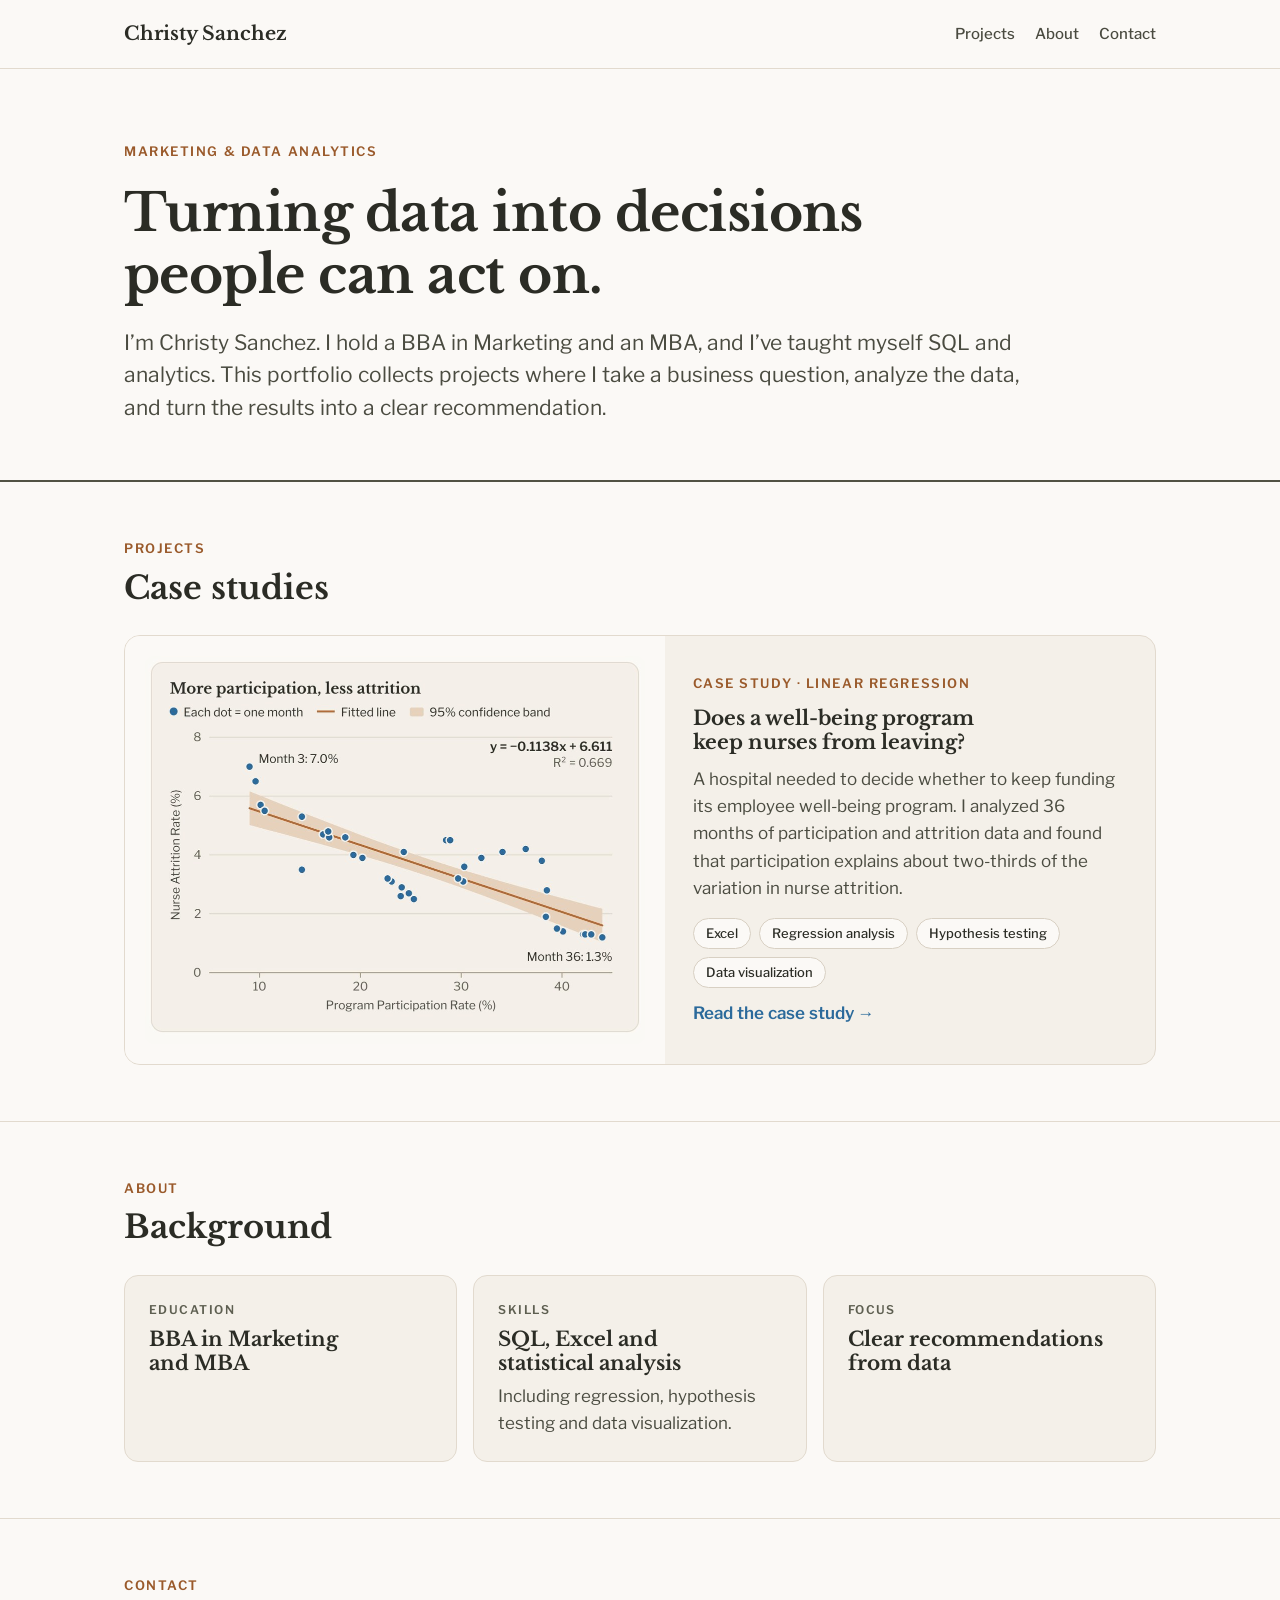
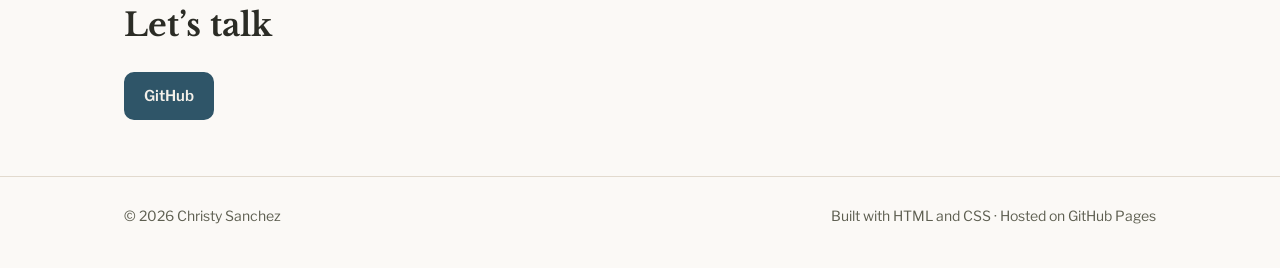
==== index.html @ ef2fcabc "Add portfolio homepage and nurse attrition case study - Homepage with intro, project card, backgroun" ====
<!doctype html>
<html lang="en">
<head>
<meta charset="utf-8">
<meta name="viewport" content="width=device-width, initial-scale=1">
<title>Christy Sanchez · Marketing &amp; Data Analytics Portfolio</title>
<meta name="description" content="Portfolio of Christy Sanchez: marketing and data analytics projects that turn data into business recommendations.">
<meta property="og:title" content="Christy Sanchez · Marketing &amp; Data Analytics Portfolio">
<meta property="og:description" content="Projects that turn data into business recommendations.">
<meta property="og:image" content="https://crispymcnuggetz.github.io/assets/projects/nurse-attrition/thumbnail.jpg">
<link rel="preconnect" href="https://fonts.googleapis.com">
<link rel="preconnect" href="https://fonts.gstatic.com" crossorigin>
<link rel="stylesheet" href="https://fonts.googleapis.com/css2?family=Libre+Baskerville:ital,wght@0,400;0,700;1,400&amp;family=Libre+Franklin:wght@400..700&amp;display=swap">
<link rel="stylesheet" href="assets/css/style.css">
</head>
<body>
<a class="skip" href="#main">Skip to content</a>

<header class="site-header">
  <div class="wrap">
    <a class="brand" href="./">Christy Sanchez</a>
    <nav class="site-nav" aria-label="Main">
      <a href="#projects">Projects</a>
      <a href="#about">About</a>
      <a href="#contact">Contact</a>
    </nav>
  </div>
</header>

<main id="main">
  <section class="hero">
    <div class="wrap">
      <p class="eyebrow">Marketing &amp; Data Analytics</p>
      <h1>Turning data into decisions people can act on.</h1>
      <p class="lede">I’m Christy Sanchez. I hold a BBA in Marketing and an MBA, and I’ve taught myself SQL and analytics. This portfolio collects projects where I take a business question, analyze the data, and turn the results into a clear recommendation.</p>
    </div>
  </section>

  <section class="section" id="projects">
    <div class="wrap">
      <div class="section-head">
        <p class="eyebrow">Projects</p>
        <h2>Case studies</h2>
      </div>
      <a class="project-card" href="projects/nurse-attrition/">
        <div class="thumb"><img src="assets/projects/nurse-attrition/thumbnail.jpg" alt="Scatter plot of 36 months showing nurse attrition falling as well-being program participation rises." width="1000" height="775"></div>
        <div class="body">
          <p class="eyebrow">Case study · Linear regression</p>
          <h3>Does a well-being program keep nurses from leaving?</h3>
          <p>A hospital needed to decide whether to keep funding its employee well-being program. I analyzed 36 months of participation and attrition data and found that participation explains about two-thirds of the variation in nurse attrition.</p>
          <ul class="tags" aria-label="Skills and tools">
            <li>Excel</li>
            <li>Regression analysis</li>
            <li>Hypothesis testing</li>
            <li>Data visualization</li>
          </ul>
          <span class="more">Read the case study →</span>
        </div>
      </a>
    </div>
  </section>

  <section class="section" id="about">
    <div class="wrap">
      <div class="section-head">
        <p class="eyebrow">About</p>
        <h2>Background</h2>
      </div>
      <div class="grid">
        <div class="panel">
          <p class="label">Education</p>
          <h3>BBA in Marketing and MBA</h3>
        </div>
        <div class="panel">
          <p class="label">Skills</p>
          <h3>SQL, Excel and statistical analysis</h3>
          <p>Including regression, hypothesis testing and data visualization.</p>
        </div>
        <div class="panel">
          <p class="label">Focus</p>
          <h3>Clear recommendations from data</h3>
        </div>
      </div>
    </div>
  </section>

  <section class="section" id="contact">
    <div class="wrap">
      <div class="section-head">
        <p class="eyebrow">Contact</p>
        <h2>Let’s talk</h2>
      </div>
      <div class="actions">
        <a class="button" href="https://github.com/CrispyMcNuggetz">GitHub</a>
      </div>
    </div>
  </section>
</main>

<footer class="site-footer">
  <div class="wrap">
    <span>© 2026 Christy Sanchez</span>
    <span>Built with HTML and CSS · Hosted on GitHub Pages</span>
  </div>
</footer>
</body>
</html>
---- assets/css/style.css ----
/* Shared styles for the portfolio. Palette and type match the case-study deck and infographic. */
:root {
  --paper: #FBF9F6;
  --panel: #F4F0E9;
  --line: #E2DACE;
  --line-strong: #D8D0C3;
  --ink: #2B2C25;
  --body: #4A4B40;
  --muted: #5E5F51;
  --copper: #9A5A2B;
  --copper-mark: #B26A35;
  --blue: #2B6A9B;
  --slate: #2F5568;
  --olive: #3A3B31;
  --on-dark: #F4F0E9;
  --on-dark-soft: #D9E4E8;
  --sand: #E0C5A8;
  --serif: 'Libre Baskerville', Georgia, 'Times New Roman', serif;
  --sans: 'Libre Franklin', Arial, Helvetica, sans-serif;
  --wrap: 1080px;
}

* { box-sizing: border-box; }

html { -webkit-text-size-adjust: 100%; }

body {
  margin: 0;
  background: var(--paper);
  color: var(--body);
  font-family: var(--sans);
  font-size: 17px;
  line-height: 1.6;
}

img { max-width: 100%; height: auto; display: block; }

a { color: var(--blue); text-underline-offset: 3px; }
a:hover { color: #1F4F75; }

:focus-visible { outline: 3px solid var(--blue); outline-offset: 3px; border-radius: 4px; }

.wrap { width: 100%; max-width: var(--wrap); margin: 0 auto; padding: 0 24px; }

.skip { position: absolute; left: -9999px; }
.skip:focus { left: 16px; top: 16px; background: var(--paper); padding: 8px 12px; z-index: 10; }

/* Header */
.site-header { border-bottom: 1px solid var(--line); }
.site-header .wrap { display: flex; align-items: center; justify-content: space-between; gap: 16px; flex-wrap: wrap; min-height: 68px; }
.brand { font-family: var(--serif); font-weight: 700; font-size: 19px; color: var(--ink); text-decoration: none; }
.site-nav { display: flex; gap: 20px; flex-wrap: wrap; }
.site-nav a { color: var(--body); text-decoration: none; font-size: 15px; font-weight: 500; padding: 10px 0; }
.site-nav a:hover { color: var(--ink); text-decoration: underline; }

/* Type */
.eyebrow {
  margin: 0;
  font-size: 13px;
  font-weight: 600;
  letter-spacing: 0.12em;
  text-transform: uppercase;
  color: var(--copper);
}
h1, h2, h3 { font-family: var(--serif); color: var(--ink); font-weight: 700; line-height: 1.2; margin: 0; text-wrap: balance; }
h1 { font-size: clamp(32px, 5vw, 52px); letter-spacing: -0.01em; }
h2 { font-size: clamp(24px, 3.2vw, 32px); }
h3 { font-size: 20px; }
p { margin: 0; text-wrap: pretty; }
.lede { font-size: clamp(18px, 2.2vw, 21px); line-height: 1.55; color: var(--body); max-width: 44em; }

/* Sections */
.hero { padding: 72px 0 56px; border-bottom: 2px solid #515244; }
.hero .wrap { display: flex; flex-direction: column; gap: 20px; }
.section { padding: 56px 0; border-bottom: 1px solid var(--line); }
.section:last-of-type { border-bottom: 0; }
.section-head { display: flex; flex-direction: column; gap: 10px; margin-bottom: 28px; }
.stack { display: flex; flex-direction: column; gap: 16px; }

/* Meta list */
.meta { display: grid; grid-template-columns: repeat(auto-fit, minmax(200px, 1fr)); gap: 16px 28px; margin: 8px 0 0; padding: 0; }
.meta div { display: flex; flex-direction: column; gap: 2px; }
.meta dt { font-size: 12px; font-weight: 600; letter-spacing: 0.1em; text-transform: uppercase; color: var(--muted); }
.meta dd { margin: 0; color: var(--ink); font-weight: 500; }

/* Cards and panels */
.grid { display: grid; gap: 16px; grid-template-columns: repeat(auto-fit, minmax(240px, 1fr)); }
.panel { background: var(--panel); border: 1px solid var(--line); border-radius: 14px; padding: 24px; display: flex; flex-direction: column; gap: 8px; }
.panel .label { font-size: 12px; font-weight: 600; letter-spacing: 0.12em; text-transform: uppercase; color: var(--muted); }
.panel.dark { background: var(--slate); border-color: var(--slate); color: var(--on-dark-soft); }
.panel.dark .label { color: var(--sand); }
.panel.dark h3 { color: var(--on-dark); }
.panel.outline { background: transparent; border: 2px solid var(--slate); }
.panel.outline .label { color: var(--slate); }

.stat { font-family: var(--serif); font-weight: 700; font-size: 40px; line-height: 1.1; color: var(--ink); }
.small { font-size: 14px; color: var(--muted); }

/* Project card (home) */
.project-card {
  display: grid;
  grid-template-columns: minmax(0, 1.1fr) minmax(0, 1fr);
  gap: 0;
  background: var(--panel);
  border: 1px solid var(--line);
  border-radius: 16px;
  overflow: hidden;
  text-decoration: none;
  color: inherit;
}
.project-card:hover { border-color: var(--line-strong); box-shadow: 0 6px 24px rgba(43, 44, 37, 0.08); }
.project-card:hover h3 { text-decoration: underline; text-underline-offset: 4px; }
.project-card .thumb { background: var(--paper); display: flex; align-items: center; justify-content: center; padding: 20px; }
.project-card .thumb img { width: 100%; height: auto; border-radius: 10px; }
.project-card .body { padding: 28px; display: flex; flex-direction: column; gap: 12px; justify-content: center; }
.tags { display: flex; flex-wrap: wrap; gap: 8px; list-style: none; margin: 4px 0 0; padding: 0; }
.tags li { font-size: 13px; font-weight: 500; color: var(--ink); background: var(--paper); border: 1px solid var(--line-strong); border-radius: 999px; padding: 4px 12px; }
.more { font-weight: 600; color: var(--blue); }

/* Lists */
.steps { list-style: none; margin: 0; padding: 0; display: flex; flex-direction: column; }
.steps li { display: grid; grid-template-columns: 56px minmax(0, 1fr); gap: 8px; padding: 18px 0; border-top: 1px solid var(--line); }
.steps li:first-child { border-top: 0; padding-top: 0; }
.steps .num { font-family: var(--serif); font-weight: 700; font-size: 28px; line-height: 1.1; color: var(--copper-mark); }
.steps h3 { font-size: 19px; margin-bottom: 4px; }

.plain { margin: 0; padding-left: 1.2em; display: flex; flex-direction: column; gap: 6px; }

/* Figures */
figure { margin: 0; }
.figure-pair { display: grid; grid-template-columns: repeat(2, minmax(0, 1fr)); gap: 20px; }
.figure-pair figure img, .figure img { border: 1px solid var(--line); border-radius: 10px; box-shadow: 0 4px 18px rgba(43, 44, 37, 0.07); }
figcaption { font-size: 14px; color: var(--muted); margin-top: 10px; }

/* Buttons */
.actions { display: flex; flex-wrap: wrap; gap: 12px; }
.button {
  display: inline-flex; align-items: center; gap: 8px;
  min-height: 46px; padding: 10px 18px;
  border-radius: 10px; border: 2px solid var(--slate);
  background: var(--slate); color: var(--on-dark);
  font-weight: 600; font-size: 15px; text-decoration: none;
}
.button:hover { background: #24475A; border-color: #24475A; color: var(--on-dark); }
.button.secondary { background: transparent; color: var(--slate); }
.button.secondary:hover { background: var(--panel); color: var(--slate); }

/* Footer */
.site-footer { border-top: 1px solid var(--line); padding: 28px 0 40px; font-size: 14px; color: var(--muted); }
.site-footer .wrap { display: flex; justify-content: space-between; gap: 16px; flex-wrap: wrap; }

/* Small screens */
@media (max-width: 760px) {
  body { font-size: 16px; }
  .hero { padding: 48px 0 40px; }
  .section { padding: 44px 0; }
  .project-card { grid-template-columns: 1fr; }
  .project-card .thumb { padding: 16px; }
  .figure-pair { grid-template-columns: 1fr; }
  .steps li { grid-template-columns: 44px minmax(0, 1fr); }
  .stat { font-size: 34px; }
}
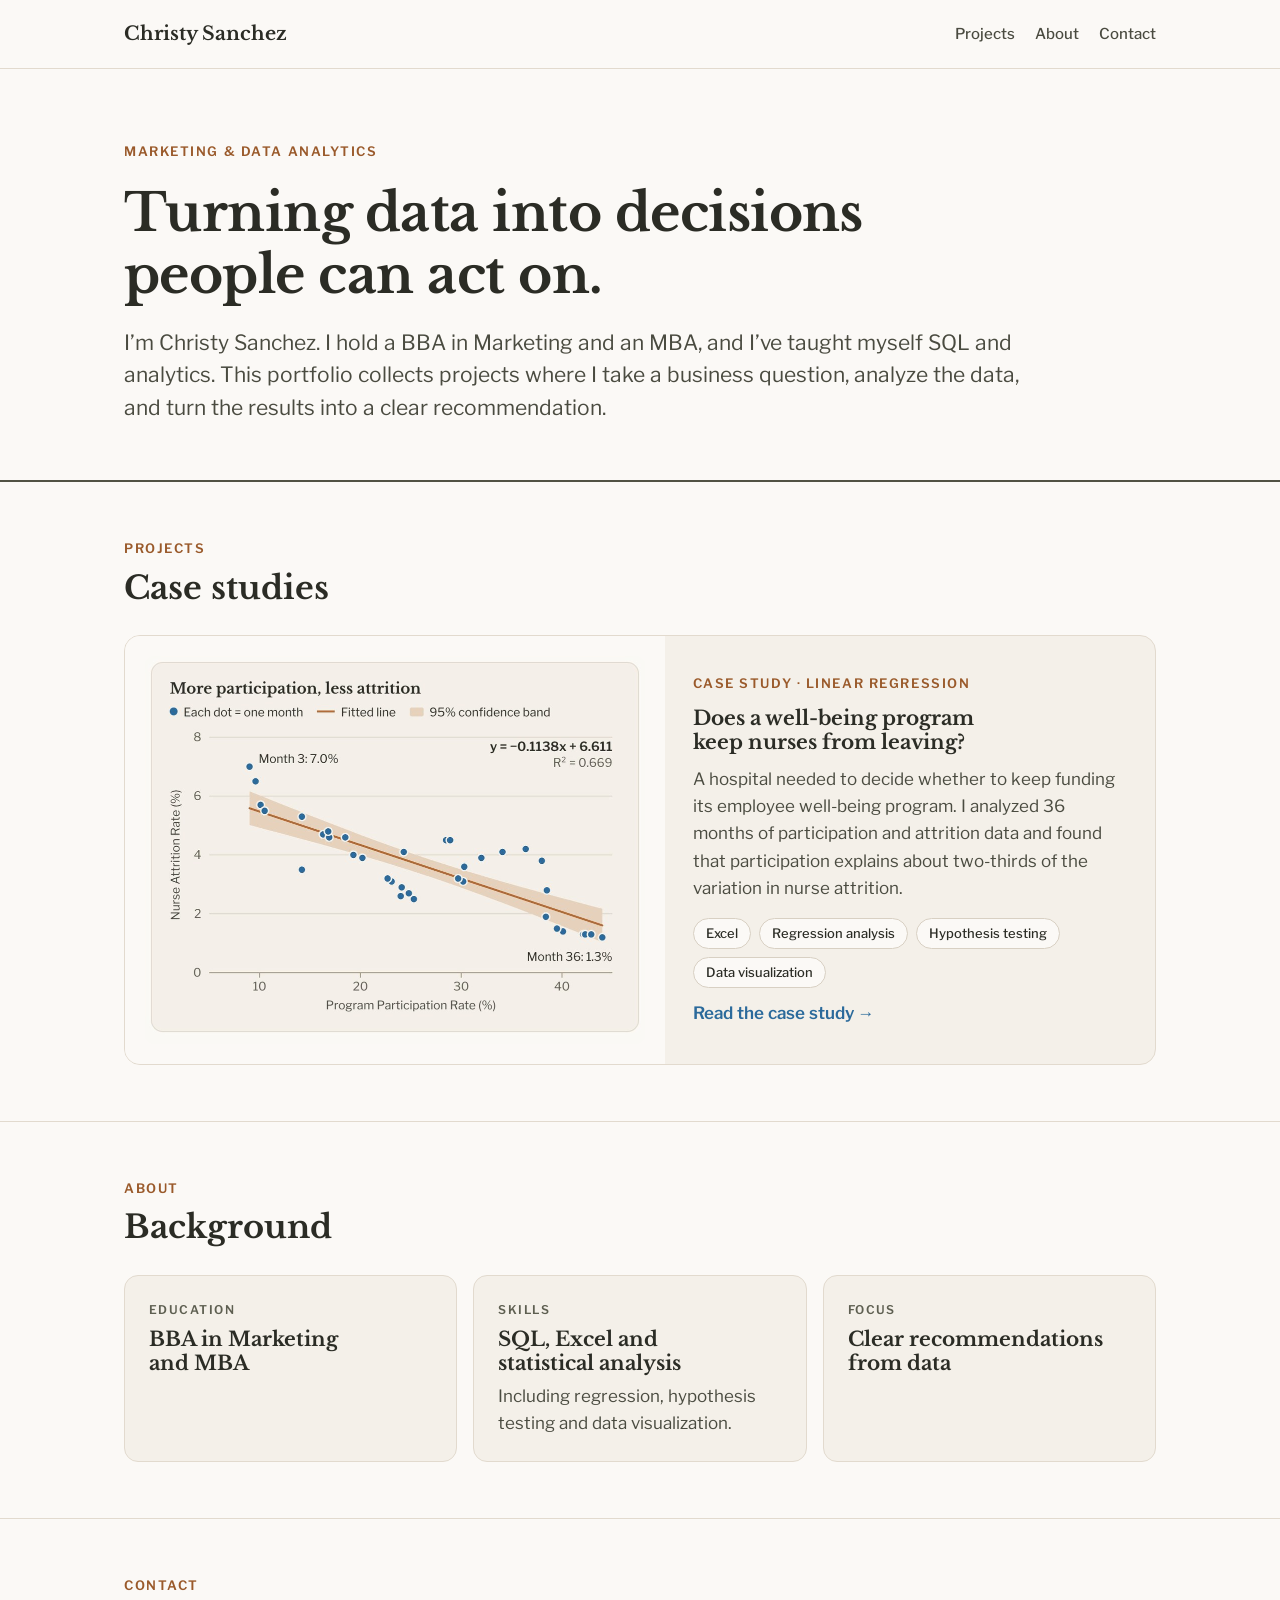
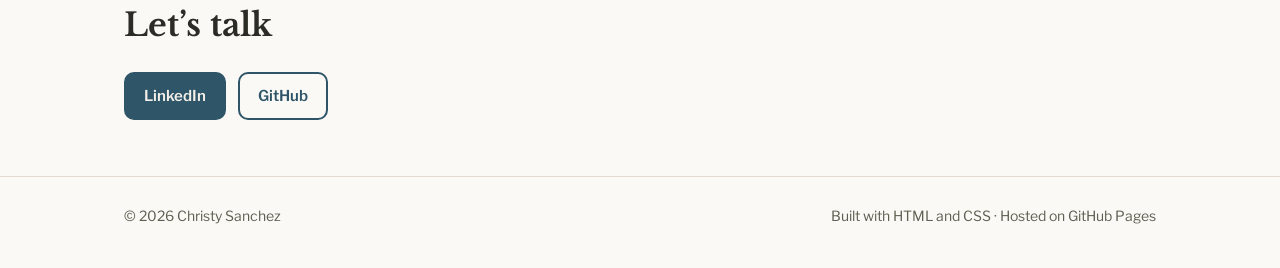
==== commit 7781fd45: "Add LinkedIn link to contact section and README Co-Authored-By: Claude Opus 5.5 <noreply@anthropic.c" ====
--- a/index.html
+++ b/index.html
@@ -7,7 +7,7 @@
 <meta name="description" content="Portfolio of Christy Sanchez: marketing and data analytics projects that turn data into business recommendations.">
 <meta property="og:title" content="Christy Sanchez · Marketing &amp; Data Analytics Portfolio">
 <meta property="og:description" content="Projects that turn data into business recommendations.">
-<meta property="og:image" content="https://crispymcnuggetz.github.io/assets/projects/nurse-attrition/thumbnail.jpg">
+<meta property="og:image" content="https://christysanchez.github.io/assets/projects/nurse-attrition/thumbnail.jpg">
 <link rel="preconnect" href="https://fonts.googleapis.com">
 <link rel="preconnect" href="https://fonts.gstatic.com" crossorigin>
 <link rel="stylesheet" href="https://fonts.googleapis.com/css2?family=Libre+Baskerville:ital,wght@0,400;0,700;1,400&amp;family=Libre+Franklin:wght@400..700&amp;display=swap">
@@ -91,7 +91,8 @@
         <h2>Let’s talk</h2>
       </div>
       <div class="actions">
-        <a class="button" href="https://github.com/CrispyMcNuggetz">GitHub</a>
+        <a class="button" href="https://www.linkedin.com/in/christyjsanchez/">LinkedIn</a>
+        <a class="button secondary" href="https://github.com/ChristySanchez">GitHub</a>
       </div>
     </div>
   </section>
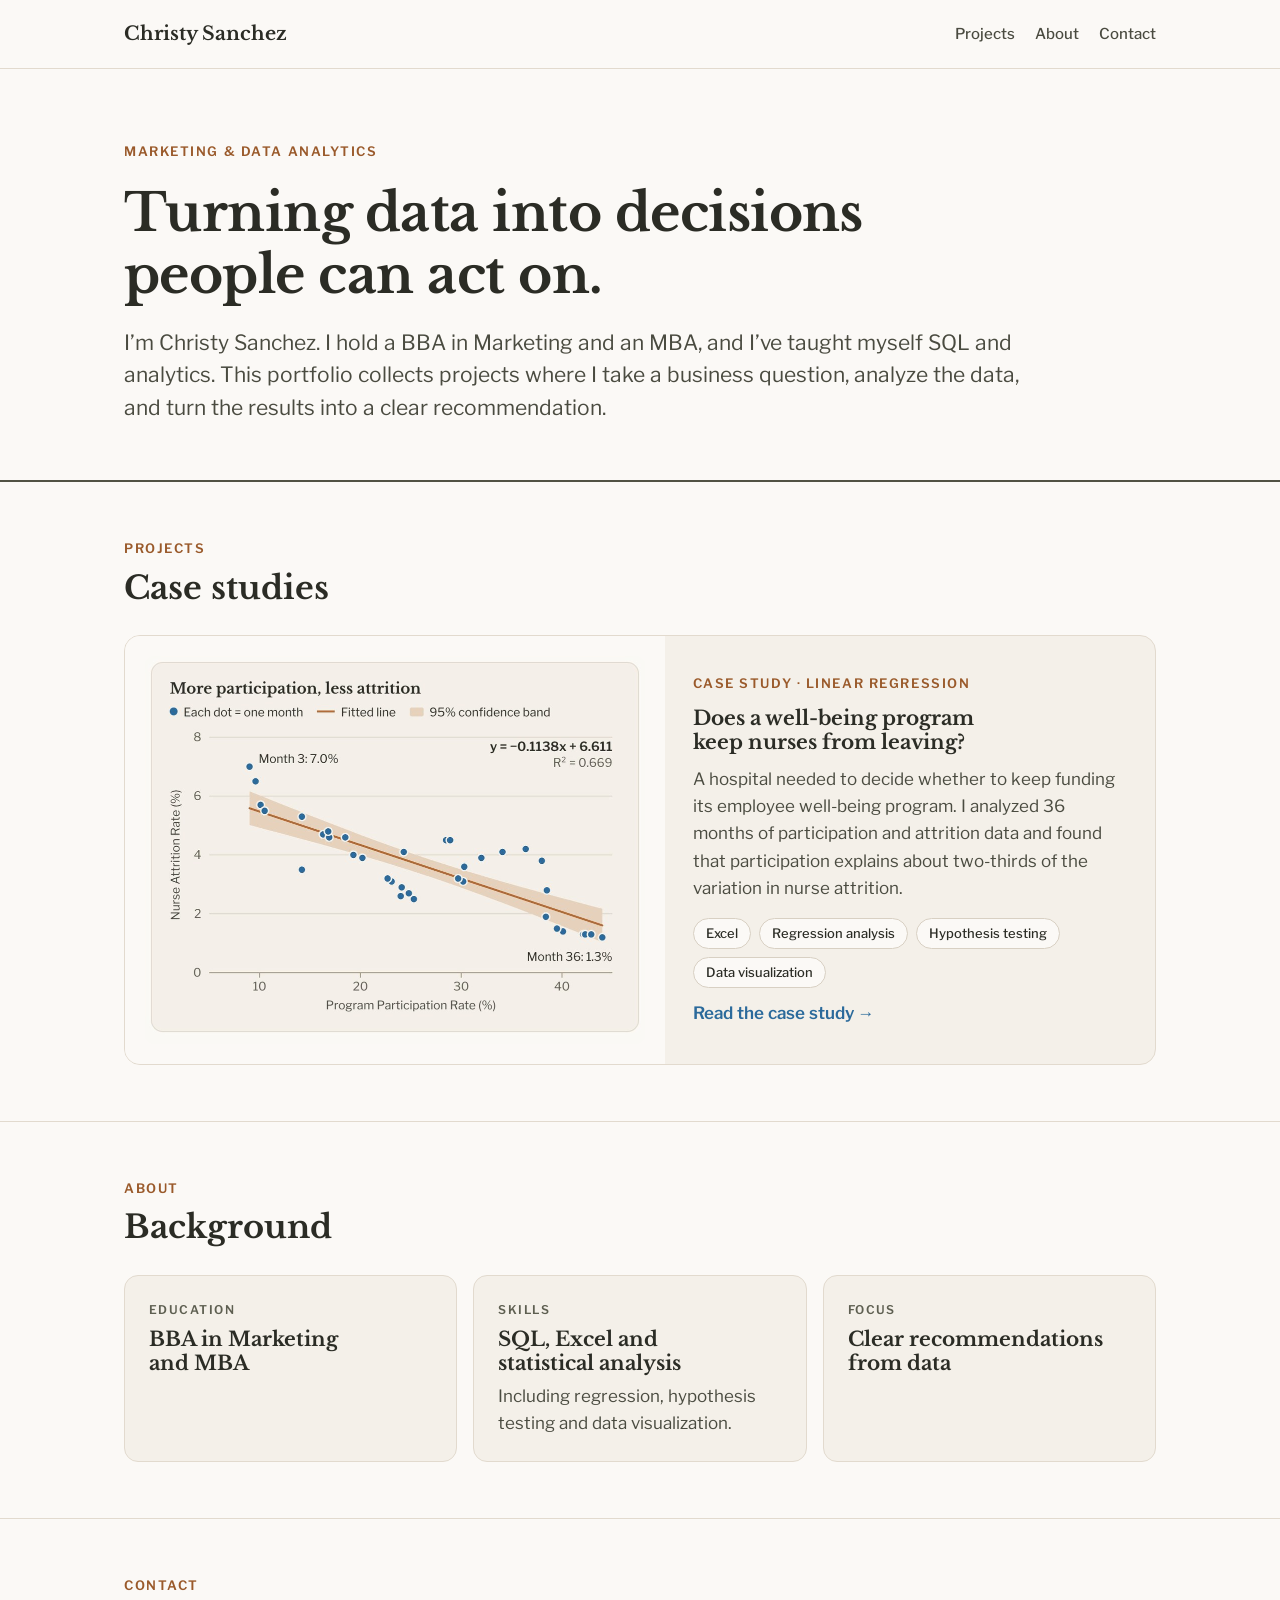
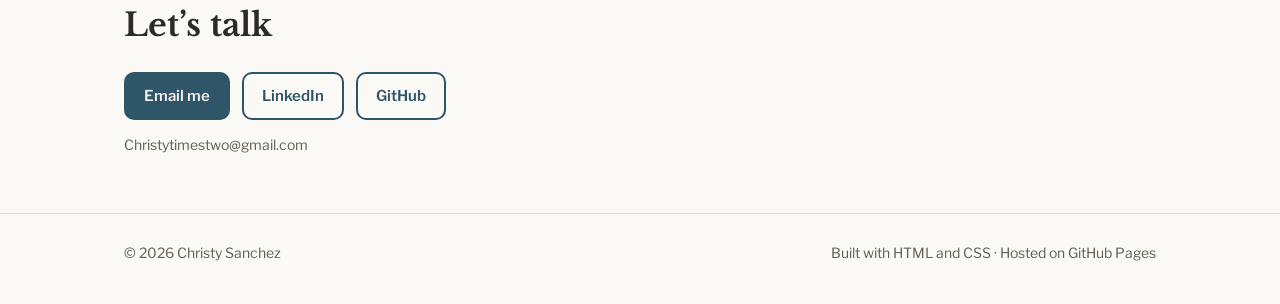
==== commit ff9bd6a3: "Make email the main contact on the homepage Co-Authored-By: Claude Opus 5.5 <noreply@anthropic.com> " ====
--- a/index.html
+++ b/index.html
@@ -91,9 +91,11 @@
         <h2>Let’s talk</h2>
       </div>
       <div class="actions">
-        <a class="button" href="https://www.linkedin.com/in/christyjsanchez/">LinkedIn</a>
+        <a class="button" href="mailto:Christytimestwo@gmail.com">Email me</a>
+        <a class="button secondary" href="https://www.linkedin.com/in/christyjsanchez/">LinkedIn</a>
         <a class="button secondary" href="https://github.com/ChristySanchez">GitHub</a>
       </div>
+      <p class="small" style="margin-top: 14px">Christytimestwo@gmail.com</p>
     </div>
   </section>
 </main>
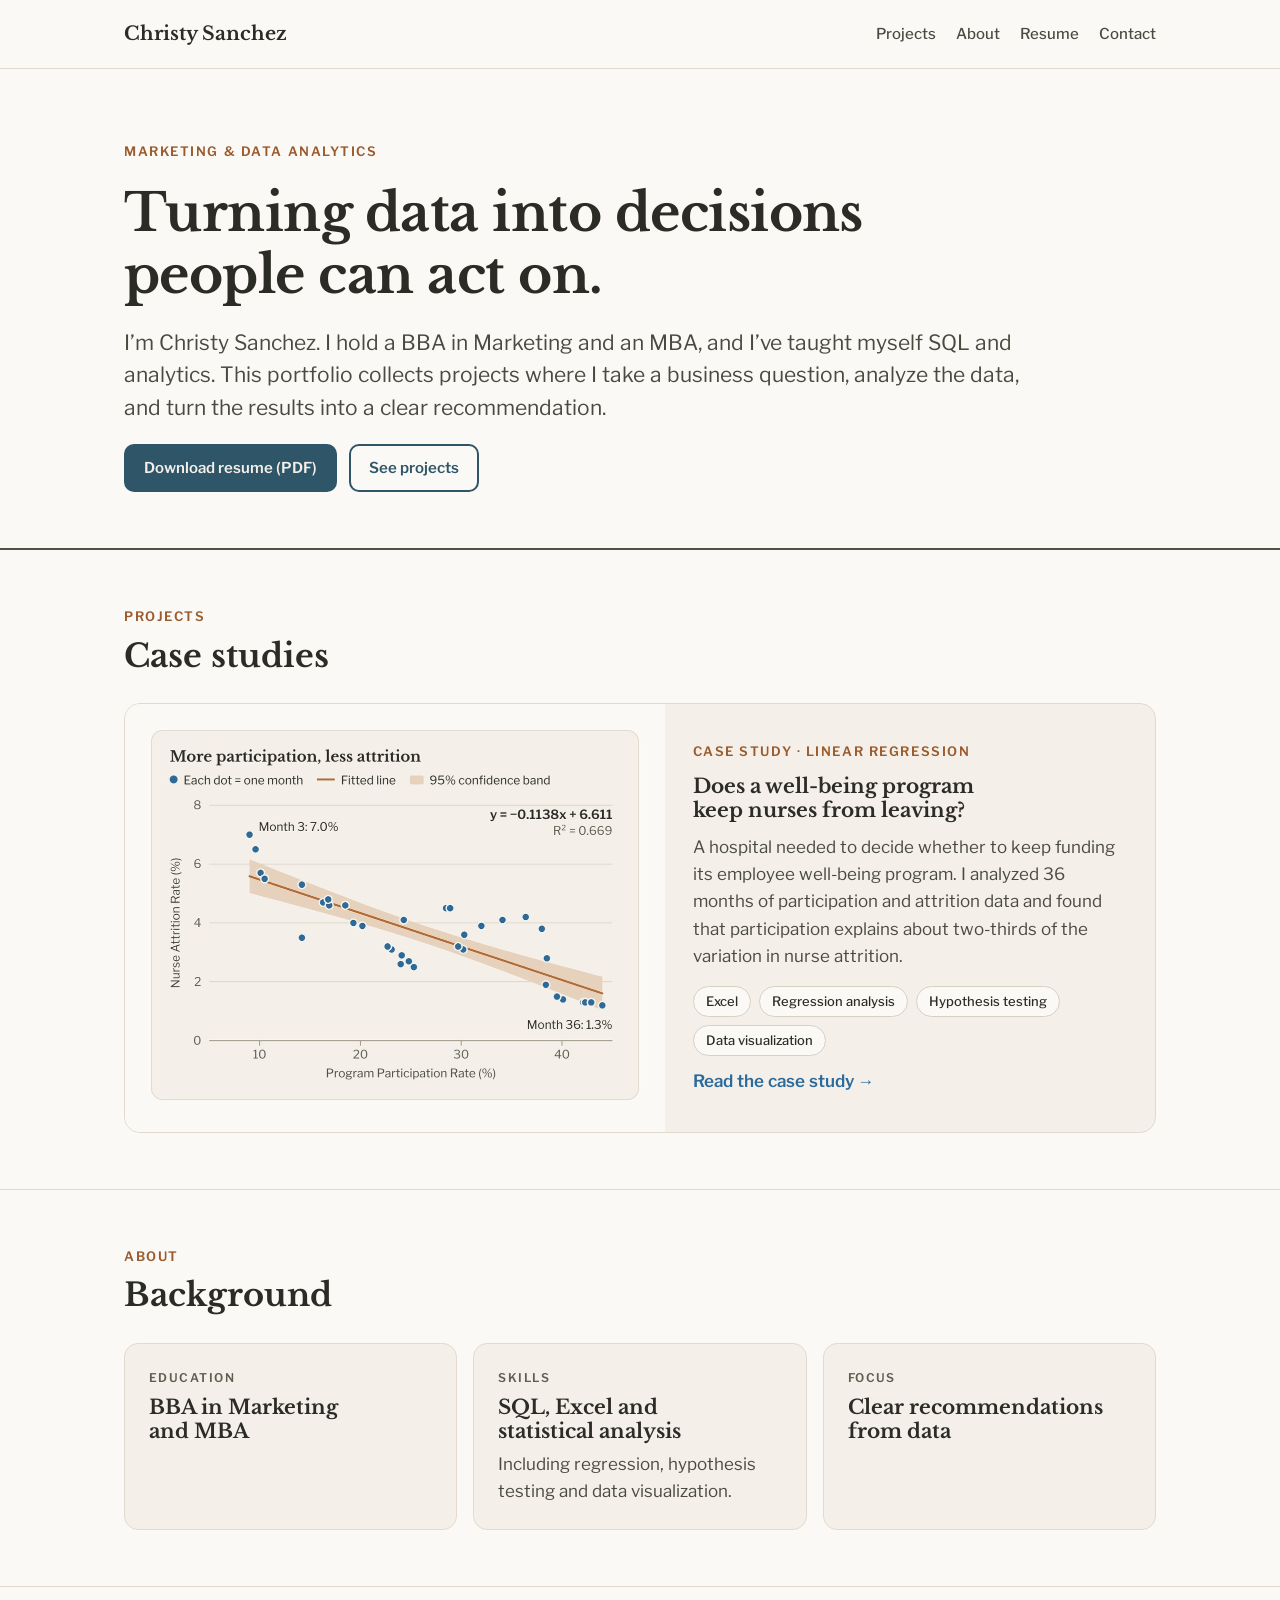
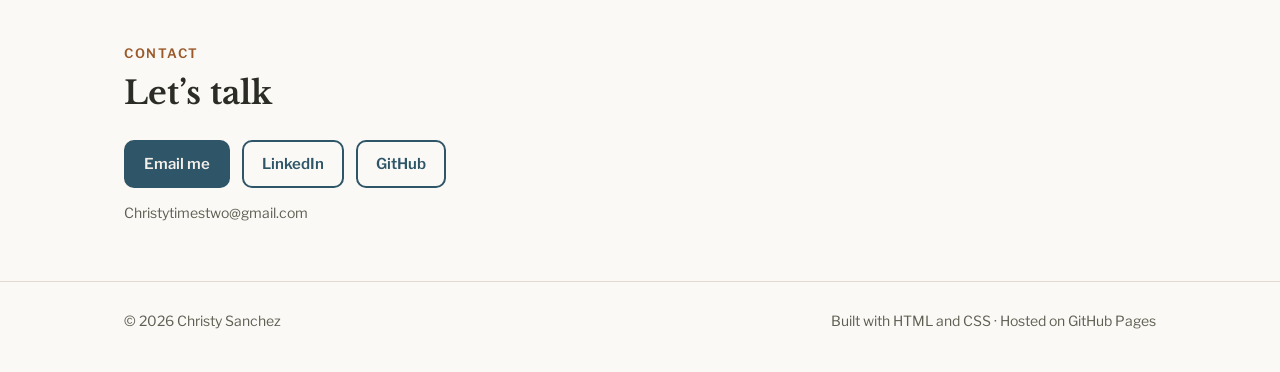
==== commit 66d1ffd2: "Add web resume: menu link and homepage download button The web version leaves out the phone number; " ====
--- a/index.html
+++ b/index.html
@@ -22,6 +22,7 @@
     <nav class="site-nav" aria-label="Main">
       <a href="#projects">Projects</a>
       <a href="#about">About</a>
+      <a href="assets/christy-sanchez-resume.pdf">Resume</a>
       <a href="#contact">Contact</a>
     </nav>
   </div>
@@ -33,6 +34,10 @@
       <p class="eyebrow">Marketing &amp; Data Analytics</p>
       <h1>Turning data into decisions people can act on.</h1>
       <p class="lede">I’m Christy Sanchez. I hold a BBA in Marketing and an MBA, and I’ve taught myself SQL and analytics. This portfolio collects projects where I take a business question, analyze the data, and turn the results into a clear recommendation.</p>
+      <div class="actions">
+        <a class="button" href="assets/christy-sanchez-resume.pdf">Download resume (PDF)</a>
+        <a class="button secondary" href="#projects">See projects</a>
+      </div>
     </div>
   </section>
 
